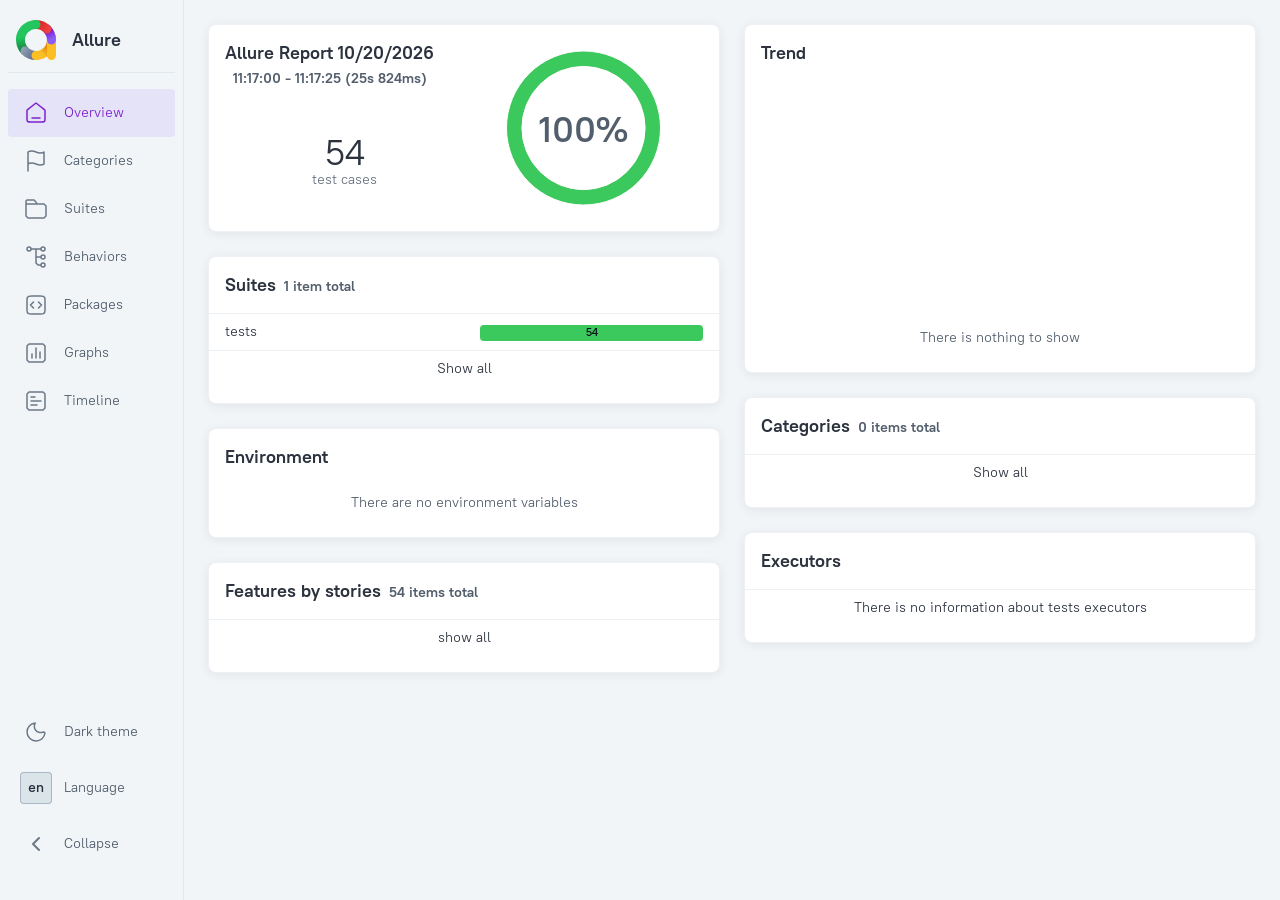
==== index.html @ fca80d11 "deploy: ce5b4c34a5e1f0f12504fa250a1d759c61206f99" ====
<!DOCTYPE html>
<html dir="ltr" lang="en">
<head>
    <meta charset="utf-8">
    <meta name="allure-report-uuid" content="fd4a9816-eab5-468a-9632-5222f3f82e4c">
    <title>Allure Report</title>
    <link rel="icon" href="assets/favicon-BDLHVmV7.ico">
    <!-- allure-core-head:start -->
    <!-- allure-core-head:end -->
</head>
<body>
    <div id="alert"></div>
    <div id="content">
        <span class="spinner">
            <span class="spinner__circle"></span>
        </span>
    </div>
    <div id="popup"></div>
    <!-- allure-core-body:start -->
    <script>
        window.__allureCoreLoaded = new Promise(function (resolve, reject) {
        window.__allureResolveCoreLoaded = resolve;
        window.__allureRejectCoreLoaded = reject;
    });
    </script>
    <script src="assets/index-CqG5t6J2.js"></script>
    <script>
        if (typeof window.__allureResolveCoreLoaded === "function") {
            window.__allureResolveCoreLoaded([]);
        }
    </script>
    <!-- allure-core-body:end -->
    <script async src="https://www.googletagmanager.com/gtag/js?id=G-FVWC4GKEYS"></script>
    <script>
        window.dataLayer = window.dataLayer || [];
        function gtag(){dataLayer.push(arguments);}
        gtag('js', new Date());
        gtag('config', 'G-FVWC4GKEYS', {
          'allureVersion': '2.46.1',
          'reportUuid': 'fd4a9816-eab5-468a-9632-5222f3f82e4c',
          'single_file': false
        });
    </script>
</body>
</html>
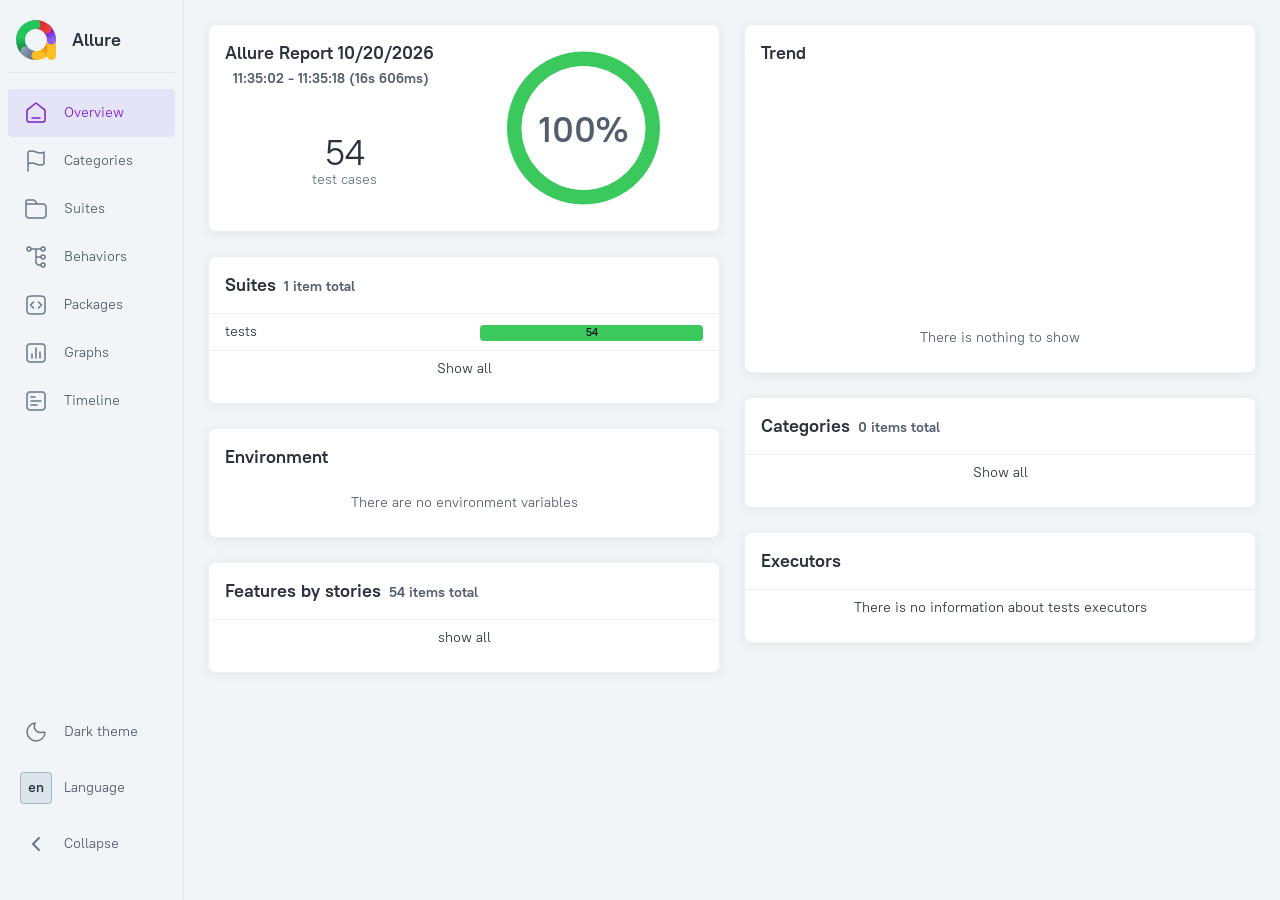
==== commit d8ea1dc6: "deploy: 6ef3b34160601a7d8bf1613028cd940f01f8304c" ====
--- a/index.html
+++ b/index.html
@@ -2,7 +2,7 @@
 <html dir="ltr" lang="en">
 <head>
     <meta charset="utf-8">
-    <meta name="allure-report-uuid" content="fd4a9816-eab5-468a-9632-5222f3f82e4c">
+    <meta name="allure-report-uuid" content="3d41c8ba-143f-4989-a830-d275c91f2833">
     <title>Allure Report</title>
     <link rel="icon" href="assets/favicon-BDLHVmV7.ico">
     <!-- allure-core-head:start -->
@@ -37,7 +37,7 @@
         gtag('js', new Date());
         gtag('config', 'G-FVWC4GKEYS', {
           'allureVersion': '2.46.1',
-          'reportUuid': 'fd4a9816-eab5-468a-9632-5222f3f82e4c',
+          'reportUuid': '3d41c8ba-143f-4989-a830-d275c91f2833',
           'single_file': false
         });
     </script>
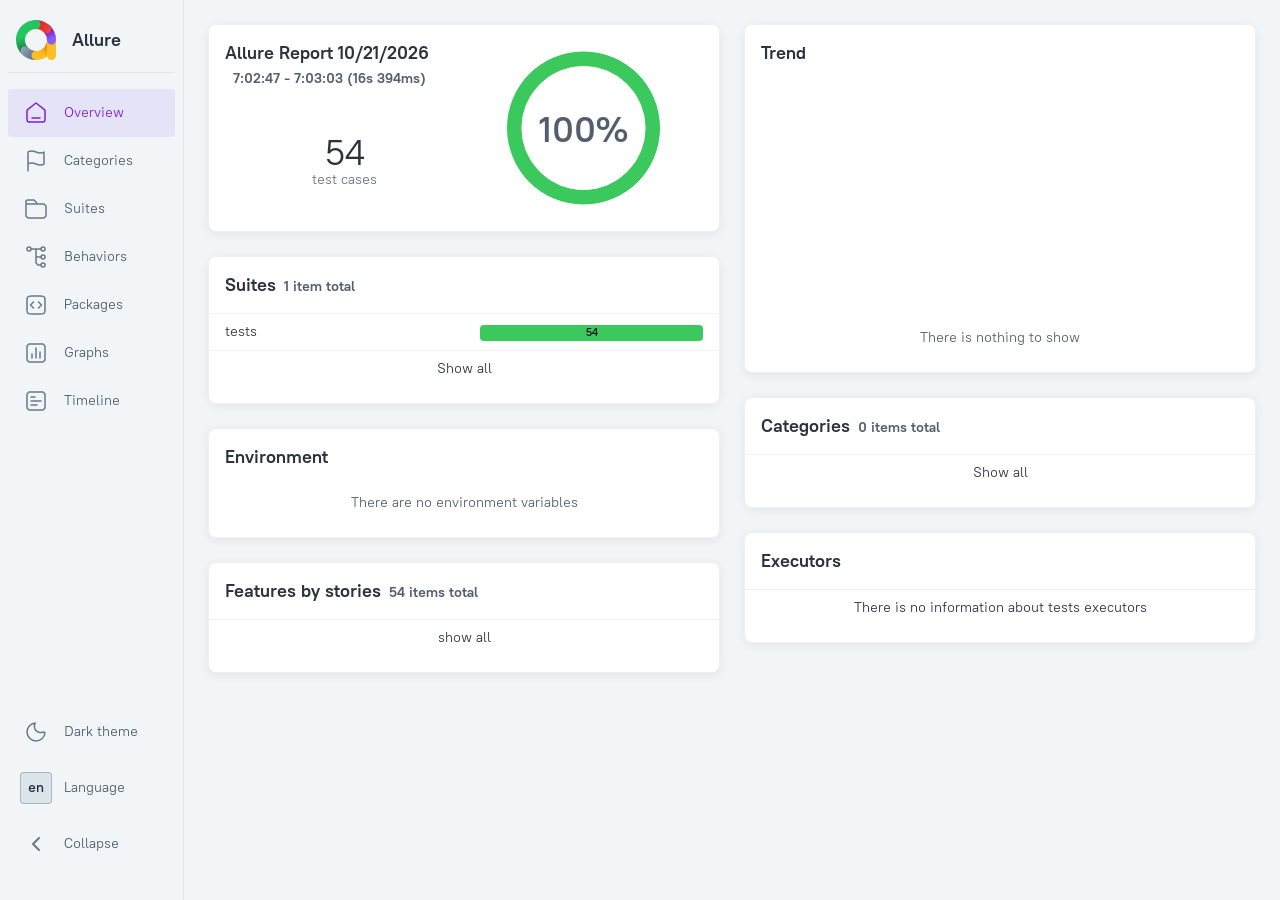
==== commit 0d18c672: "deploy: 6ef3b34160601a7d8bf1613028cd940f01f8304c" ====
--- a/index.html
+++ b/index.html
@@ -2,7 +2,7 @@
 <html dir="ltr" lang="en">
 <head>
     <meta charset="utf-8">
-    <meta name="allure-report-uuid" content="3d41c8ba-143f-4989-a830-d275c91f2833">
+    <meta name="allure-report-uuid" content="e570c2d2-a853-4658-8f2a-93e0b7099439">
     <title>Allure Report</title>
     <link rel="icon" href="assets/favicon-BDLHVmV7.ico">
     <!-- allure-core-head:start -->
@@ -37,7 +37,7 @@
         gtag('js', new Date());
         gtag('config', 'G-FVWC4GKEYS', {
           'allureVersion': '2.46.1',
-          'reportUuid': '3d41c8ba-143f-4989-a830-d275c91f2833',
+          'reportUuid': 'e570c2d2-a853-4658-8f2a-93e0b7099439',
           'single_file': false
         });
     </script>
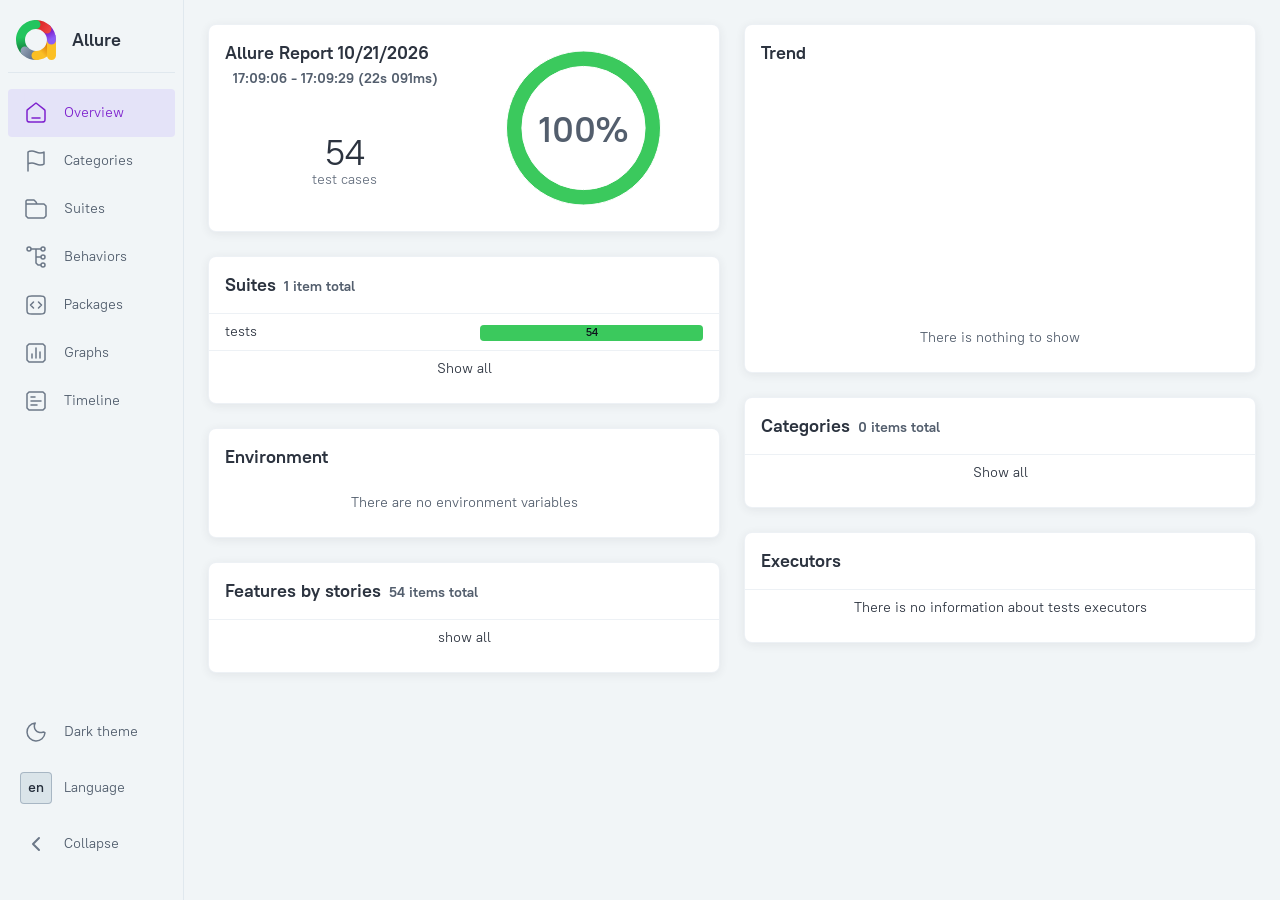
==== commit 6f933bbe: "deploy: c8514ca23ea0e8ec67c03202e7daa69404cdeac7" ====
--- a/index.html
+++ b/index.html
@@ -2,7 +2,7 @@
 <html dir="ltr" lang="en">
 <head>
     <meta charset="utf-8">
-    <meta name="allure-report-uuid" content="e570c2d2-a853-4658-8f2a-93e0b7099439">
+    <meta name="allure-report-uuid" content="55bee924-2435-4fec-b9cb-fae89ebf1fe3">
     <title>Allure Report</title>
     <link rel="icon" href="assets/favicon-BDLHVmV7.ico">
     <!-- allure-core-head:start -->
@@ -37,7 +37,7 @@
         gtag('js', new Date());
         gtag('config', 'G-FVWC4GKEYS', {
           'allureVersion': '2.46.1',
-          'reportUuid': 'e570c2d2-a853-4658-8f2a-93e0b7099439',
+          'reportUuid': '55bee924-2435-4fec-b9cb-fae89ebf1fe3',
           'single_file': false
         });
     </script>
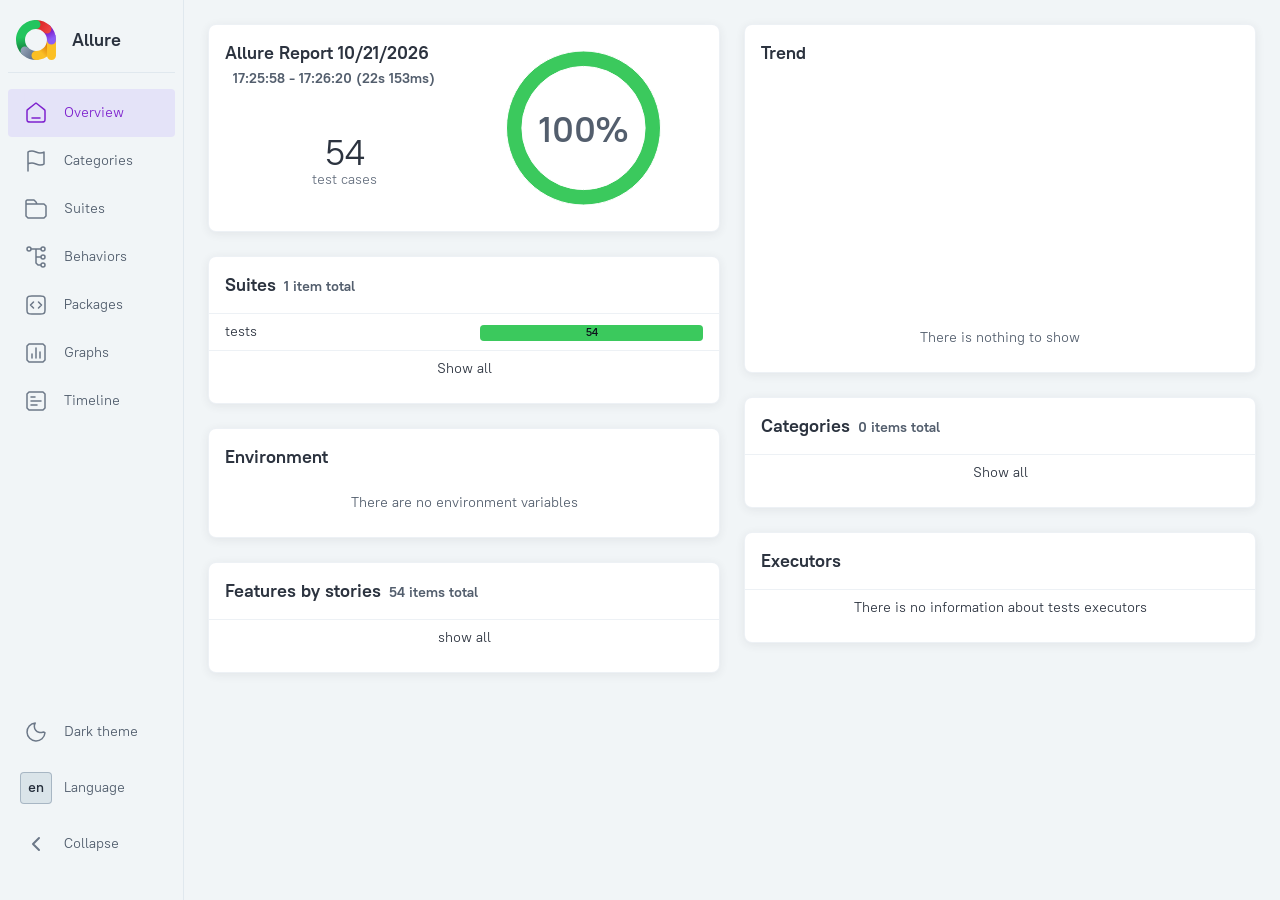
==== commit 6b58cf17: "deploy: 6b01922b7baba03f07729947929e31601d6c4c2a" ====
--- a/index.html
+++ b/index.html
@@ -2,7 +2,7 @@
 <html dir="ltr" lang="en">
 <head>
     <meta charset="utf-8">
-    <meta name="allure-report-uuid" content="55bee924-2435-4fec-b9cb-fae89ebf1fe3">
+    <meta name="allure-report-uuid" content="f71c9723-81a1-4d8f-877f-7e3ae0caa7a4">
     <title>Allure Report</title>
     <link rel="icon" href="assets/favicon-BDLHVmV7.ico">
     <!-- allure-core-head:start -->
@@ -37,7 +37,7 @@
         gtag('js', new Date());
         gtag('config', 'G-FVWC4GKEYS', {
           'allureVersion': '2.46.1',
-          'reportUuid': '55bee924-2435-4fec-b9cb-fae89ebf1fe3',
+          'reportUuid': 'f71c9723-81a1-4d8f-877f-7e3ae0caa7a4',
           'single_file': false
         });
     </script>
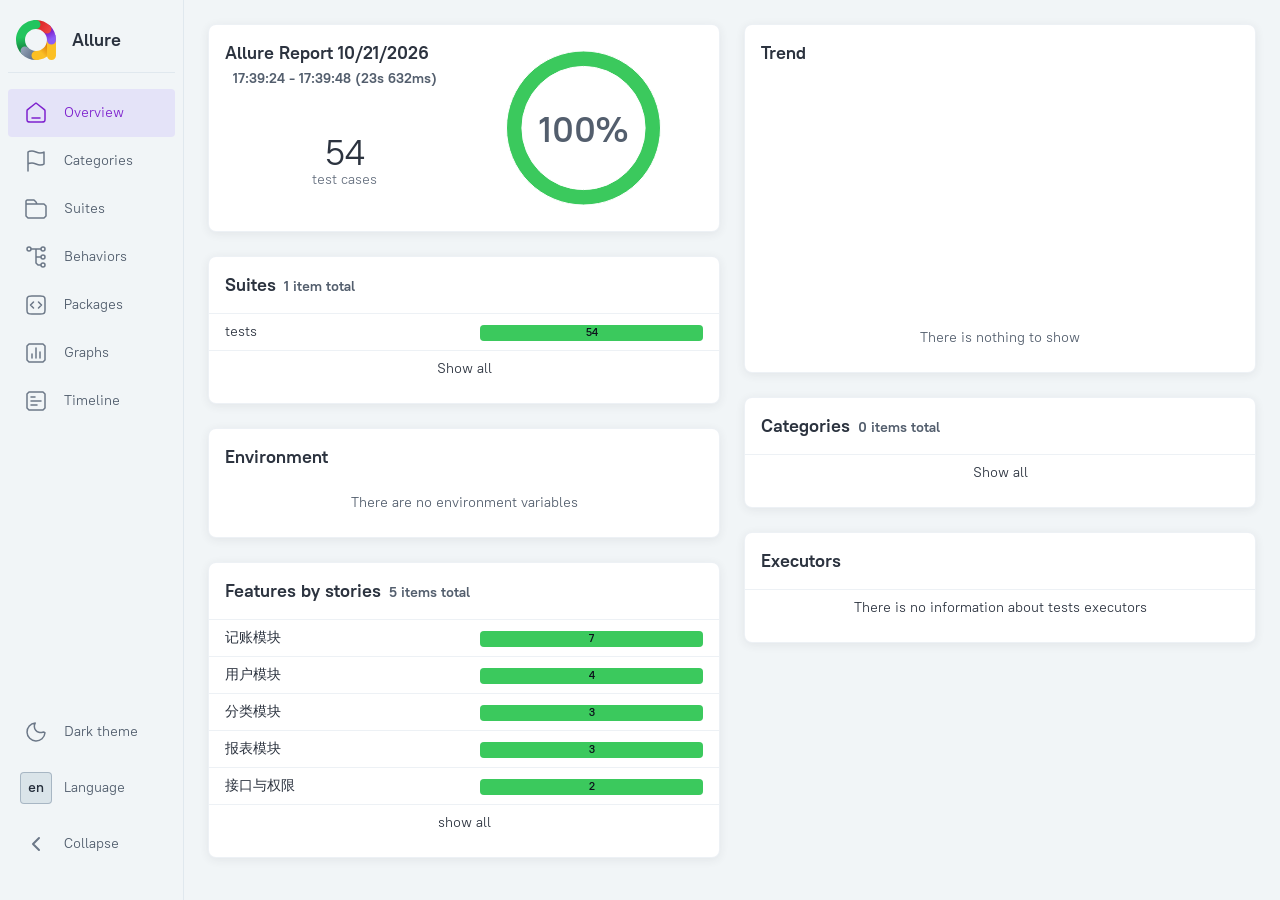
==== commit 25bd012e: "deploy: 04689e62855e1b5f0fda7447596a6937300b2cf5" ====
--- a/index.html
+++ b/index.html
@@ -2,7 +2,7 @@
 <html dir="ltr" lang="en">
 <head>
     <meta charset="utf-8">
-    <meta name="allure-report-uuid" content="f71c9723-81a1-4d8f-877f-7e3ae0caa7a4">
+    <meta name="allure-report-uuid" content="c9c2a668-3a8c-4289-ba96-43244e7cd465">
     <title>Allure Report</title>
     <link rel="icon" href="assets/favicon-BDLHVmV7.ico">
     <!-- allure-core-head:start -->
@@ -37,7 +37,7 @@
         gtag('js', new Date());
         gtag('config', 'G-FVWC4GKEYS', {
           'allureVersion': '2.46.1',
-          'reportUuid': 'f71c9723-81a1-4d8f-877f-7e3ae0caa7a4',
+          'reportUuid': 'c9c2a668-3a8c-4289-ba96-43244e7cd465',
           'single_file': false
         });
     </script>
